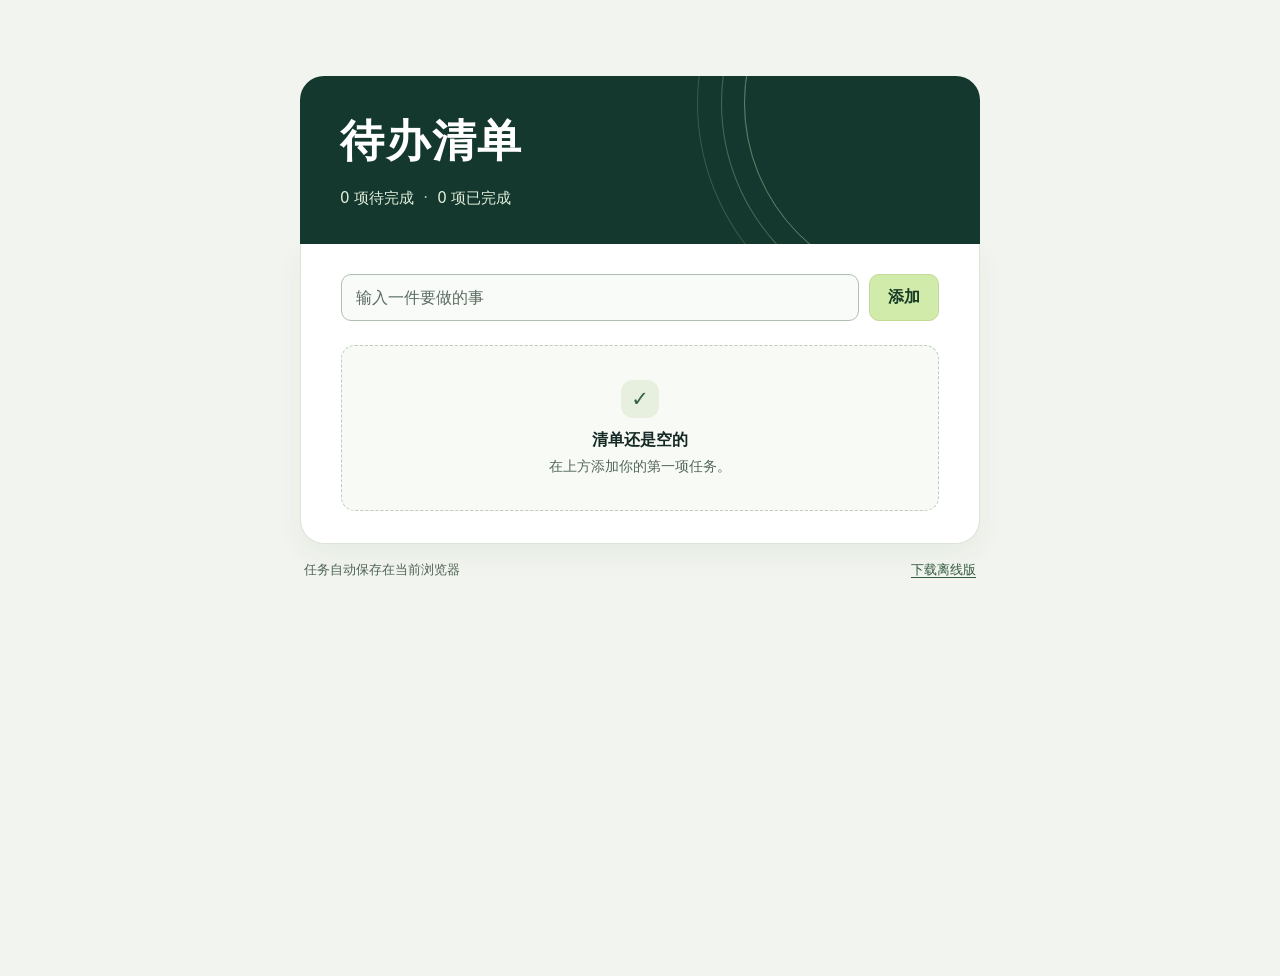
==== index.html @ 539494b0 "Add the personal to-do list webpage" ====
<!doctype html>
<html lang="zh-CN">
<head>
  <meta charset="utf-8">
  <meta name="viewport" content="width=device-width, initial-scale=1">
  <meta name="color-scheme" content="light">
  <title>待办清单</title>
  <style>
    :root {
      font-family: "PingFang SC", "Microsoft YaHei", "Noto Sans CJK SC", system-ui, sans-serif;
      color: #162a25;
      background: #f2f5ef;
    }

    * { box-sizing: border-box; }
    body { margin: 0; min-height: 100vh; }
    button, input { font: inherit; }
    button { cursor: pointer; }
    :focus-visible { outline: 3px solid #47764a; outline-offset: 4px; }
    [hidden] { display: none !important; }

    main {
      width: min(100% - 32px, 680px);
      margin: 76px auto 40px;
    }

    .hero {
      position: relative;
      overflow: hidden;
      isolation: isolate;
      padding: 36px 40px;
      border-radius: 24px 24px 0 0;
      background: #14372e;
      color: #fff;
    }

    .hero::after {
      content: '';
      position: absolute;
      z-index: -1;
      top: -159px;
      right: -136px;
      width: 370px;
      height: 370px;
      border: 1px solid #61806a;
      border-radius: 50%;
      box-shadow: 0 0 0 22px #14372e, 0 0 0 23px #496b58,
                  0 0 0 46px #14372e, 0 0 0 47px #395b4b;
      pointer-events: none;
    }

    h1 { margin: 0 0 18px; font-size: clamp(2rem, 6vw, 2.75rem); letter-spacing: .04em; }
    #counts { margin: 0; color: #e0edda; font-size: .94rem; font-variant-numeric: tabular-nums; }
    .separator { padding-inline: .6em; color: #b3c8aa; }

    .panel {
      padding: 30px 40px 32px;
      background: #fff;
      border: 1px solid #dce5d9;
      border-top: 0;
      border-radius: 0 0 24px 24px;
      box-shadow: 0 12px 28px #14372e0d;
    }

    .entry { display: flex; gap: 10px; }
    #task-input {
      flex: 1;
      min-width: 0;
      padding: 13px 14px;
      border: 1px solid #aebfb2;
      border-radius: 10px;
      color: #162a25;
      background: #f8fbf7;
    }
    #task-input::placeholder { color: #5a6b61; }
    .add {
      padding: 12px 18px;
      border: 1px solid #bfda95;
      border-radius: 10px;
      background: #d0ebaa;
      color: #173824;
      font-weight: 700;
      white-space: nowrap;
    }
    .add:hover { background: #c0e093; }

    .notice { margin: 12px 0 0; color: #a1292c; font-size: .9rem; }
    .empty {
      display: grid;
      justify-items: center;
      text-align: center;
      margin-top: 24px;
      padding: 34px 16px;
      border: 1px dashed #bccdc0;
      border-radius: 14px;
      background: #f8faf6;
    }
    .empty-icon {
      display: grid;
      place-items: center;
      width: 38px;
      height: 38px;
      border-radius: 12px;
      background: #e7efdf;
      color: #356044;
      font-size: 21px;
    }
    .empty strong { margin-top: 12px; }
    .empty p { margin: 6px 0 0; font-size: .9rem; color: #53675a; }

    ul { list-style: none; margin: 24px 0 0; padding: 0; }
    li { display: flex; align-items: center; gap: 8px; border-top: 1px solid #e0e8de; }
    li:last-child { border-bottom: 1px solid #e0e8de; }
    li label {
      display: flex;
      flex: 1;
      align-items: center;
      gap: 12px;
      min-width: 0;
      min-height: 56px;
      padding: 10px 4px;
      cursor: pointer;
    }
    li input {
      flex: 0 0 auto;
      width: 20px;
      height: 20px;
      margin: 0;
      accent-color: #32653d;
      cursor: pointer;
    }
    .task-text { overflow-wrap: anywhere; }
    li input:checked + .task-text { color: #55695d; text-decoration: line-through; }
    .delete {
      flex: 0 0 auto;
      min-height: 44px;
      padding: 6px 10px;
      border: 0;
      border-radius: 8px;
      background: transparent;
      color: #8d3435;
    }
    .delete:hover { background: #fbefef; }

    footer {
      display: flex;
      flex-wrap: wrap;
      justify-content: space-between;
      gap: 6px 16px;
      padding: 14px 4px;
      font-size: .84rem;
      color: #4e6456;
    }
    footer a { color: #335b3d; padding-block: 3px; text-underline-offset: 3px; }
    footer span { padding-block: 3px; }

    @media (max-width: 520px) {
      main { margin-top: 24px; }
      .hero { padding: 27px 20px; }
      .panel { padding: 20px; }
      .add { padding-inline: 13px; }
    }
  </style>
</head>
<body>
  <main>
    <header class="hero">
      <h1>待办清单</h1>
      <p id="counts" role="status">
        <span id="remaining">0 项待完成</span><span class="separator" aria-hidden="true">·</span><span id="completed">0 项已完成</span>
      </p>
    </header>

    <section class="panel" aria-label="任务">
      <form id="task-form">
        <div class="entry">
          <input id="task-input" aria-label="新任务" placeholder="输入一件要做的事" type="text" required>
          <button class="add" type="submit">添加</button>
        </div>
      </form>

      <p id="storage-warning" class="notice" role="alert" hidden>浏览器暂时无法保存任务，刷新可能会丢失本次更改。</p>

      <div id="empty" class="empty">
        <span class="empty-icon" aria-hidden="true">✓</span>
        <strong>清单还是空的</strong>
        <p>在上方添加你的第一项任务。</p>
      </div>
      <ul id="task-list" aria-label="待办清单" hidden></ul>
    </section>

    <footer>
      <span id="storage-note">任务自动保存在当前浏览器</span>
      <a id="download" href="./" download="todo.html" hidden>下载离线版</a>
    </footer>
  </main>

  <script>
    const storageKey = 'personal-todo-cn-v1';
    const form = document.querySelector('#task-form');
    const taskInput = document.querySelector('#task-input');
    const taskList = document.querySelector('#task-list');
    const empty = document.querySelector('#empty');
    const remaining = document.querySelector('#remaining');
    const completed = document.querySelector('#completed');
    const storageWarning = document.querySelector('#storage-warning');
    const storageNote = document.querySelector('#storage-note');

    const tasks = loadTasks();

    if (location.protocol === 'https:' || location.protocol === 'http:') {
      document.querySelector('#download').hidden = false;
    }

    function showStorageAvailability(available) {
      storageWarning.hidden = available;
      storageNote.hidden = !available;
    }

    function loadTasks() {
      try {
        const saved = JSON.parse(localStorage.getItem(storageKey) ?? '[]');
        if (Array.isArray(saved)) {
          return saved.filter(task => typeof task?.text === 'string' && typeof task.done === 'boolean');
        }
      } catch {
        showStorageAvailability(false);
      }
      return [];
    }

    function saveTasks() {
      try {
        localStorage.setItem(storageKey, JSON.stringify(tasks));
        showStorageAvailability(true);
      } catch {
        showStorageAvailability(false);
      }
    }

    function updateSummary() {
      const done = tasks.filter(task => task.done).length;
      remaining.textContent = (tasks.length - done) + ' 项待完成';
      completed.textContent = done + ' 项已完成';
      empty.hidden = tasks.length > 0;
      taskList.hidden = tasks.length === 0;
    }

    function addTaskRow(task) {
      const row = document.createElement('li');
      const label = document.createElement('label');
      const checkbox = document.createElement('input');
      const text = document.createElement('span');
      const deleteButton = document.createElement('button');

      checkbox.type = 'checkbox';
      checkbox.checked = task.done;
      text.className = 'task-text';
      text.textContent = task.text;
      label.append(checkbox, text);

      deleteButton.type = 'button';
      deleteButton.className = 'delete';
      deleteButton.textContent = '删除';
      deleteButton.setAttribute('aria-label', '删除任务：' + task.text);
      row.append(label, deleteButton);
      taskList.append(row);

      checkbox.addEventListener('change', () => {
        task.done = checkbox.checked;
        saveTasks();
        updateSummary();
      });

      deleteButton.addEventListener('click', () => {
        const nearbyRow = row.nextElementSibling ?? row.previousElementSibling;
        tasks.splice(tasks.indexOf(task), 1);
        row.remove();
        saveTasks();
        updateSummary();
        (nearbyRow?.querySelector('button') ?? taskInput).focus();
      });
    }

    taskInput.addEventListener('input', () => taskInput.setCustomValidity(''));

    form.addEventListener('submit', event => {
      event.preventDefault();
      const text = taskInput.value.trim();

      if (!text) {
        taskInput.setCustomValidity('请输入一件要做的事。');
        taskInput.reportValidity();
        return;
      }

      const task = { text, done: false };
      tasks.push(task);
      addTaskRow(task);
      saveTasks();
      updateSummary();
      form.reset();
      taskInput.focus();
    });

    tasks.forEach(addTaskRow);
    updateSummary();
  </script>
</body>
</html>
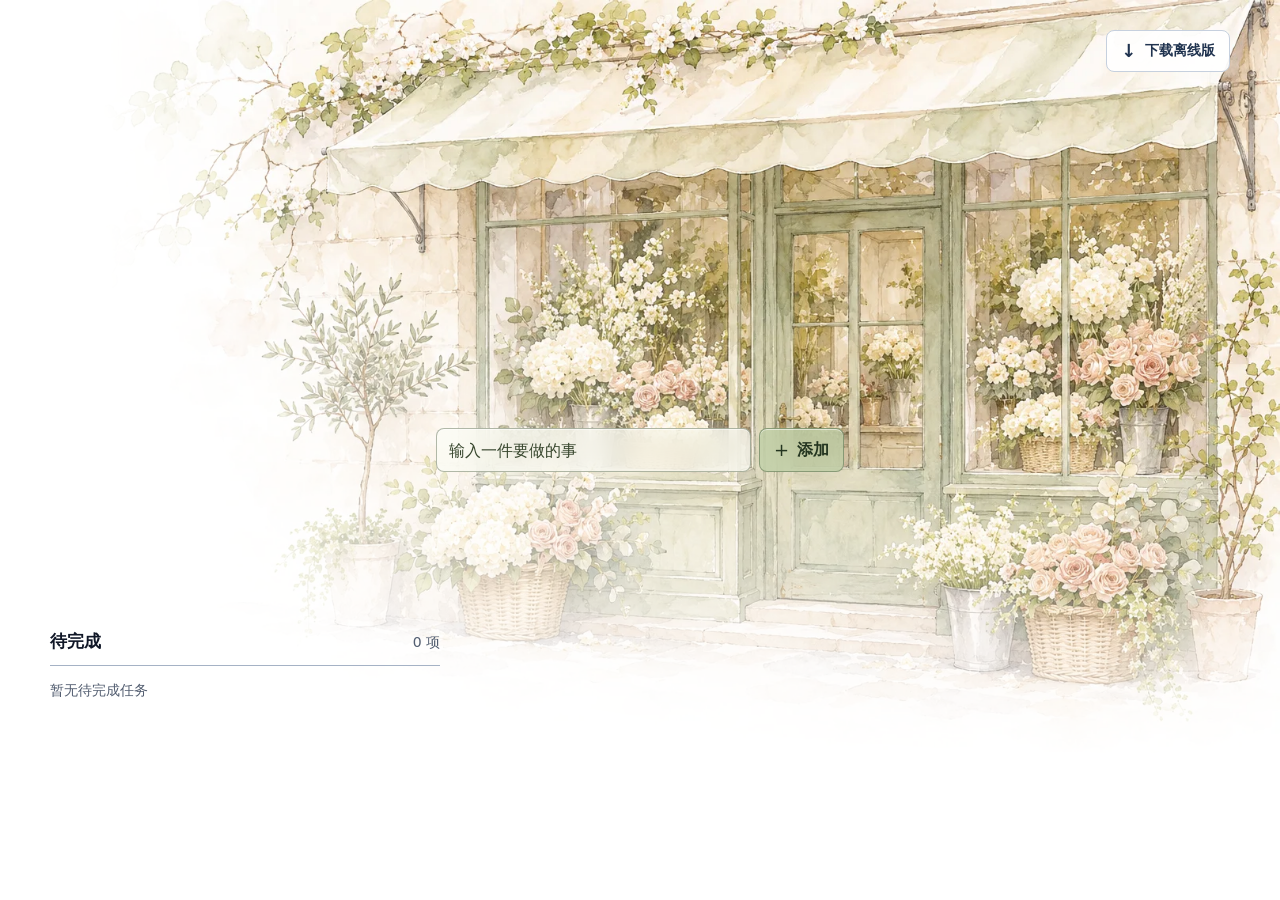
==== commit c3c3f457: "Publish the florist redesign with a compact frosted task form" ====
--- a/index.html
+++ b/index.html
@@ -4,196 +4,252 @@
   <meta charset="utf-8">
   <meta name="viewport" content="width=device-width, initial-scale=1">
   <meta name="color-scheme" content="light">
-  <title>待办清单</title>
+  <title>任务</title>
   <style>
     :root {
-      font-family: "PingFang SC", "Microsoft YaHei", "Noto Sans CJK SC", system-ui, sans-serif;
-      color: #162a25;
-      background: #f2f5ef;
-    }
-
-    * { box-sizing: border-box; }
-    body { margin: 0; min-height: 100vh; }
+      font-family: "Inter", "Helvetica Neue", "PingFang SC", "Microsoft YaHei", system-ui, sans-serif;
+      color: #101727;
+      background: #fff;
+      --muted: #525d70;
+      --line: #dce1e9;
+      --accent: #385dbe;
+    }
+
+    *, *::before, *::after { box-sizing: border-box; }
+    body { margin: 0; }
     button, input { font: inherit; }
     button { cursor: pointer; }
-    :focus-visible { outline: 3px solid #47764a; outline-offset: 4px; }
     [hidden] { display: none !important; }
-
-    main {
-      width: min(100% - 32px, 680px);
-      margin: 76px auto 40px;
-    }
-
-    .hero {
-      position: relative;
-      overflow: hidden;
-      isolation: isolate;
-      padding: 36px 40px;
-      border-radius: 24px 24px 0 0;
-      background: #14372e;
-      color: #fff;
-    }
-
-    .hero::after {
-      content: '';
+    :focus-visible { outline: 2px solid var(--accent); outline-offset: 4px; }
+
+    .page {
+      --page-top: 30px;
+      --topbar-height: 42px;
+      --entry-height: 44px;
+      --compose-offset: calc(var(--page-top) + var(--topbar-height));
+      display: flex;
+      flex-direction: column;
+      width: min(100% - 96px, 1180px);
+      min-height: 100svh;
+      margin-inline: auto;
+      padding-top: var(--page-top);
+    }
+
+    .scene-art {
       position: absolute;
-      z-index: -1;
-      top: -159px;
-      right: -136px;
-      width: 370px;
-      height: 370px;
-      border: 1px solid #61806a;
-      border-radius: 50%;
-      box-shadow: 0 0 0 22px #14372e, 0 0 0 23px #496b58,
-                  0 0 0 46px #14372e, 0 0 0 47px #395b4b;
+      inset: 0 0 auto auto;
+      width: 92vw;
+      height: 90dvh;
+      object-fit: cover;
+      object-position: right 46%;
       pointer-events: none;
-    }
-
-    h1 { margin: 0 0 18px; font-size: clamp(2rem, 6vw, 2.75rem); letter-spacing: .04em; }
-    #counts { margin: 0; color: #e0edda; font-size: .94rem; font-variant-numeric: tabular-nums; }
-    .separator { padding-inline: .6em; color: #b3c8aa; }
-
-    .panel {
-      padding: 30px 40px 32px;
-      background: #fff;
-      border: 1px solid #dce5d9;
-      border-top: 0;
-      border-radius: 0 0 24px 24px;
-      box-shadow: 0 12px 28px #14372e0d;
-    }
-
-    .entry { display: flex; gap: 10px; }
+      filter: brightness(var(--scene-light, 1)) saturate(var(--scene-color, 1));
+      transition: filter 900ms ease;
+      mask-image:
+        radial-gradient(ellipse 94% 110% at 65% 14%, #000 54%, #000e 68%, #0007 84%, transparent 100%),
+        linear-gradient(to top right, transparent 4%, #0005 24%, #000 56%),
+        linear-gradient(to right, transparent 0%, #000 15%),
+        linear-gradient(to bottom, #000 50%, #000c 73%, transparent 100%);
+      mask-composite: intersect;
+    }
+
+    .page { position: relative; }
+    .topbar { display: flex; justify-content: flex-end; height: var(--topbar-height); }
+
+    .download {
+      display: inline-flex;
+      align-items: center;
+      gap: 9px;
+      min-height: 42px;
+      padding: 0 14px;
+      border: 1px solid #c6d0de;
+      border-radius: 8px;
+      background: rgb(255 255 255 / 92%);
+      color: #20334f;
+      font-size: .875rem;
+      font-weight: 600;
+      text-decoration: none;
+      white-space: nowrap;
+    }
+
+    .download:hover { border-color: #8295b2; background: #fff; }
+    .download-icon { font-size: 1.125rem; line-height: 1; }
+
+    main { flex: 1; }
+
+    .compose {
+      display: grid;
+      justify-items: center;
+      align-content: start;
+      min-height: calc(70dvh - var(--compose-offset));
+      padding-block: max(12px, calc(50dvh - var(--compose-offset) - var(--entry-height) / 2)) 26px;
+      text-align: center;
+    }
+
+    #task-form {
+      display: flex;
+      width: min(calc(100% - 24px), 408px);
+      gap: 8px;
+    }
+
     #task-input {
       flex: 1;
       min-width: 0;
-      padding: 13px 14px;
-      border: 1px solid #aebfb2;
-      border-radius: 10px;
-      color: #162a25;
-      background: #f8fbf7;
-    }
-    #task-input::placeholder { color: #5a6b61; }
+      min-height: var(--entry-height);
+      padding: 0 12px;
+      border: 1px solid #a9b2a0;
+      border-radius: 8px;
+      background: #f8f9f2;
+      color: #2f432b;
+    }
+
+    #task-input::placeholder { color: #37462d; }
+
     .add {
-      padding: 12px 18px;
-      border: 1px solid #bfda95;
-      border-radius: 10px;
-      background: #d0ebaa;
-      color: #173824;
-      font-weight: 700;
+      display: inline-flex;
+      align-items: center;
+      justify-content: center;
+      gap: 8px;
+      padding-inline: 14px;
+      border: 1px solid #91a17f;
+      border-radius: 8px;
+      background: #d5e0c1;
+      color: #243520;
+      font-weight: 600;
       white-space: nowrap;
     }
-    .add:hover { background: #c0e093; }
-
-    .notice { margin: 12px 0 0; color: #a1292c; font-size: .9rem; }
-    .empty {
-      display: grid;
-      justify-items: center;
-      text-align: center;
-      margin-top: 24px;
-      padding: 34px 16px;
-      border: 1px dashed #bccdc0;
-      border-radius: 14px;
-      background: #f8faf6;
-    }
-    .empty-icon {
-      display: grid;
-      place-items: center;
-      width: 38px;
-      height: 38px;
-      border-radius: 12px;
-      background: #e7efdf;
-      color: #356044;
-      font-size: 21px;
-    }
-    .empty strong { margin-top: 12px; }
-    .empty p { margin: 6px 0 0; font-size: .9rem; color: #53675a; }
-
-    ul { list-style: none; margin: 24px 0 0; padding: 0; }
-    li { display: flex; align-items: center; gap: 8px; border-top: 1px solid #e0e8de; }
-    li:last-child { border-bottom: 1px solid #e0e8de; }
+
+    .add:hover { border-color: #71876b; background: #c6d5ae; }
+    .add-icon { font-size: 1.125rem; font-weight: 400; line-height: 1; }
+    #task-input:focus-visible, .add:focus-visible { outline-color: #4f6945; }
+
+    @supports ((backdrop-filter: blur(12px)) or (-webkit-backdrop-filter: blur(12px))) {
+      #task-input, .add {
+        -webkit-backdrop-filter: blur(12px) saturate(112%);
+        backdrop-filter: blur(12px) saturate(112%);
+        box-shadow: inset 0 1px 0 rgb(255 255 255 / 55%);
+      }
+
+      #task-input {
+        border-color: rgb(96 112 86 / 48%);
+        background: rgb(251 252 246 / 71%);
+      }
+
+      .add {
+        border-color: rgb(83 109 72 / 53%);
+        background: rgb(192 209 169 / 78%);
+      }
+
+      .add:hover {
+        border-color: rgb(76 101 65 / 66%);
+        background: rgb(185 205 156 / 88%);
+      }
+    }
+
+    .pending {
+      width: min(100%, 390px);
+      margin-bottom: 32px;
+    }
+
+    .pending-heading {
+      display: flex;
+      align-items: baseline;
+      justify-content: space-between;
+      gap: 12px;
+      border-bottom: 1px solid #a5b2c5;
+      padding-bottom: 12px;
+    }
+
+    h2 { margin: 0; font-size: 1.0625rem; font-weight: 650; }
+    #remaining { color: var(--muted); font-size: .875rem; font-variant-numeric: tabular-nums; }
+    .hint, #empty { color: var(--muted); font-size: .875rem; }
+    .hint { margin: 12px 0 0; }
+    #empty { margin: 16px 0; }
+
+    #task-list { margin: 0; padding: 0; list-style: none; }
+
+    li {
+      display: flex;
+      align-items: center;
+      gap: 10px;
+      border-bottom: 1px solid var(--line);
+    }
+
     li label {
       display: flex;
       flex: 1;
       align-items: center;
-      gap: 12px;
+      gap: 10px;
       min-width: 0;
-      min-height: 56px;
-      padding: 10px 4px;
+      min-height: 48px;
+      padding-block: 8px;
       cursor: pointer;
     }
+
     li input {
       flex: 0 0 auto;
-      width: 20px;
-      height: 20px;
+      width: 18px;
+      height: 18px;
       margin: 0;
-      accent-color: #32653d;
+      accent-color: var(--accent);
       cursor: pointer;
     }
+
     .task-text { overflow-wrap: anywhere; }
-    li input:checked + .task-text { color: #55695d; text-decoration: line-through; }
+
     .delete {
-      flex: 0 0 auto;
       min-height: 44px;
-      padding: 6px 10px;
+      padding-inline: 9px;
       border: 0;
-      border-radius: 8px;
+      border-radius: 4px;
       background: transparent;
-      color: #8d3435;
-    }
-    .delete:hover { background: #fbefef; }
-
-    footer {
-      display: flex;
-      flex-wrap: wrap;
-      justify-content: space-between;
-      gap: 6px 16px;
-      padding: 14px 4px;
-      font-size: .84rem;
-      color: #4e6456;
-    }
-    footer a { color: #335b3d; padding-block: 3px; text-underline-offset: 3px; }
-    footer span { padding-block: 3px; }
-
-    @media (max-width: 520px) {
-      main { margin-top: 24px; }
-      .hero { padding: 27px 20px; }
-      .panel { padding: 20px; }
-      .add { padding-inline: 13px; }
+      color: var(--muted);
+      font-size: .875rem;
+    }
+
+    .delete:hover { color: #101727; text-decoration: underline; text-underline-offset: 3px; }
+    #storage-warning { margin: 14px 0 0; color: #a1292c; font-size: .875rem; }
+
+    @media (prefers-reduced-motion: reduce) {
+      .scene-art { transition: none; }
+    }
+
+    @media (max-width: 640px) {
+      .page { --page-top: 18px; width: calc(100% - 36px); }
+      .scene-art { object-position: 68% 45%; opacity: .68; }
+      .add { padding-inline: 11px; }
     }
   </style>
 </head>
 <body>
-  <main>
-    <header class="hero">
-      <h1>待办清单</h1>
-      <p id="counts" role="status">
-        <span id="remaining">0 项待完成</span><span class="separator" aria-hidden="true">·</span><span id="completed">0 项已完成</span>
-      </p>
+  <img class="scene-art" src="[data-uri]